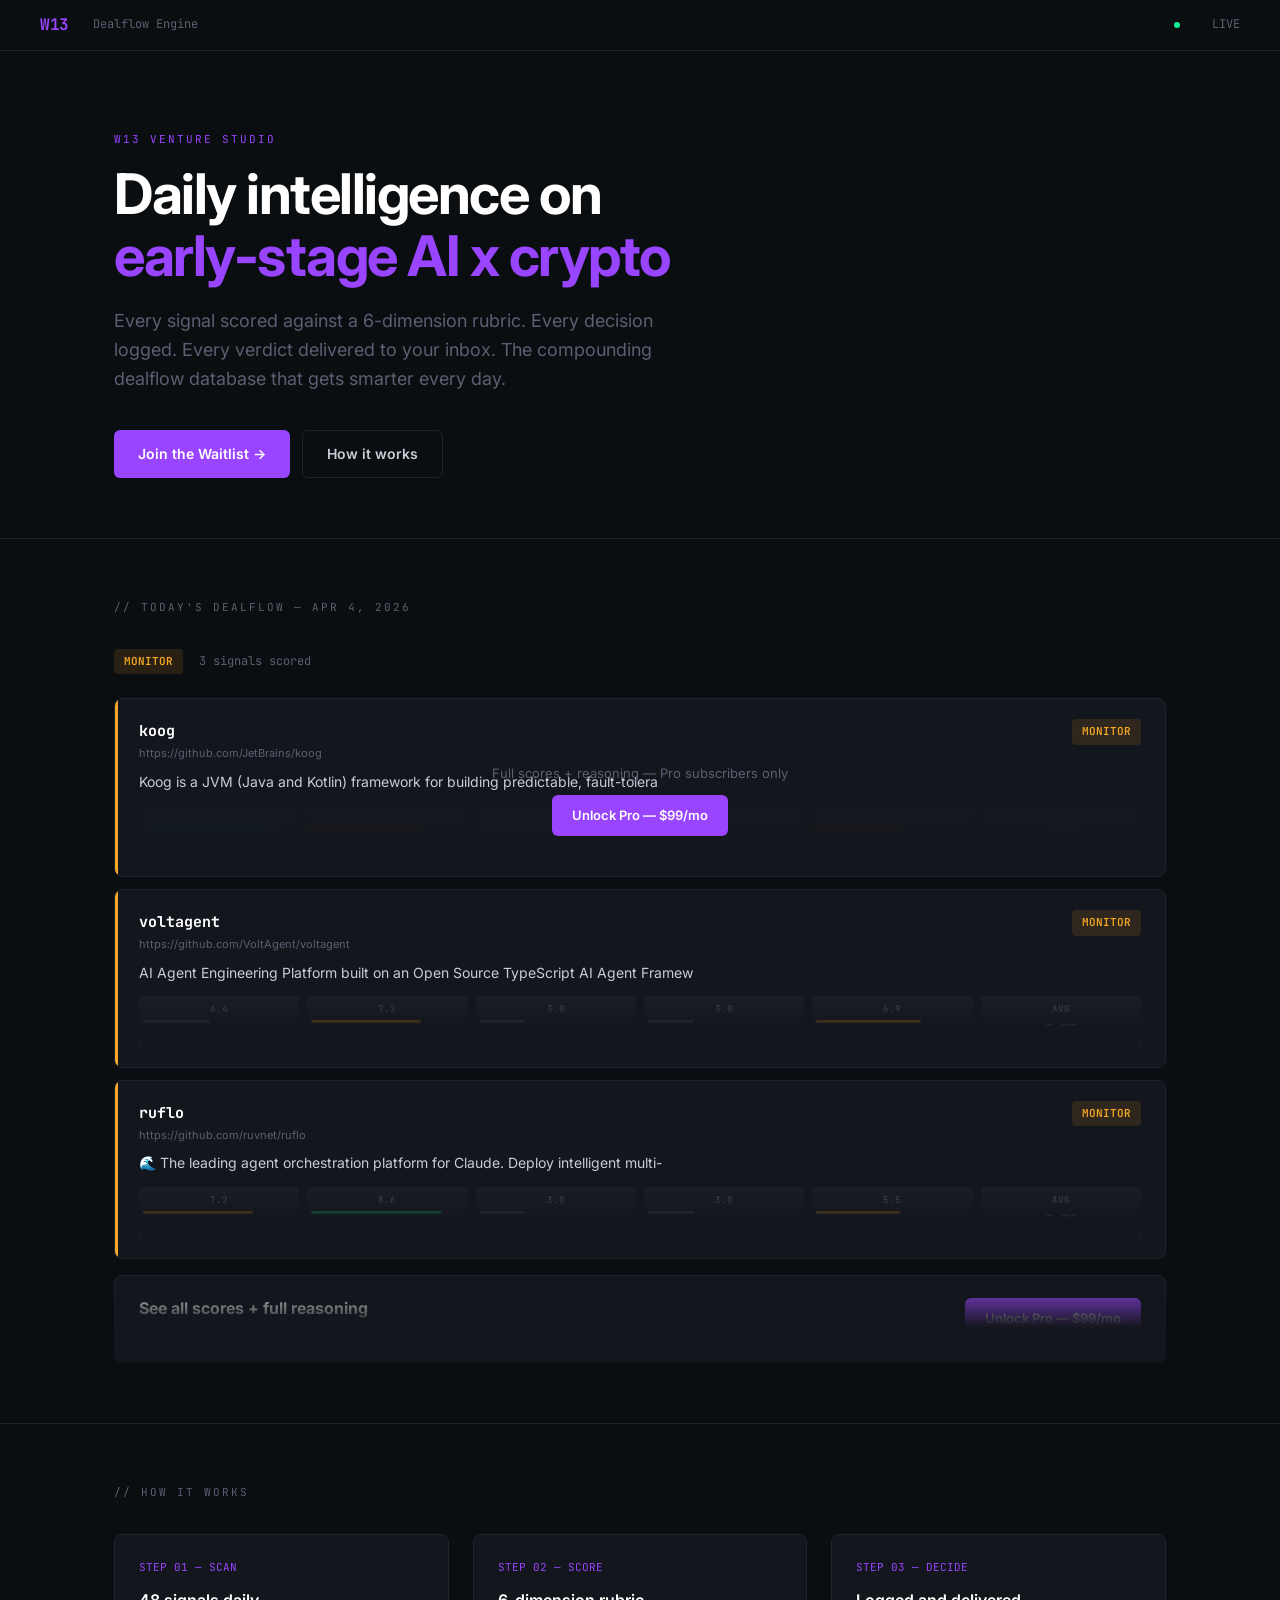
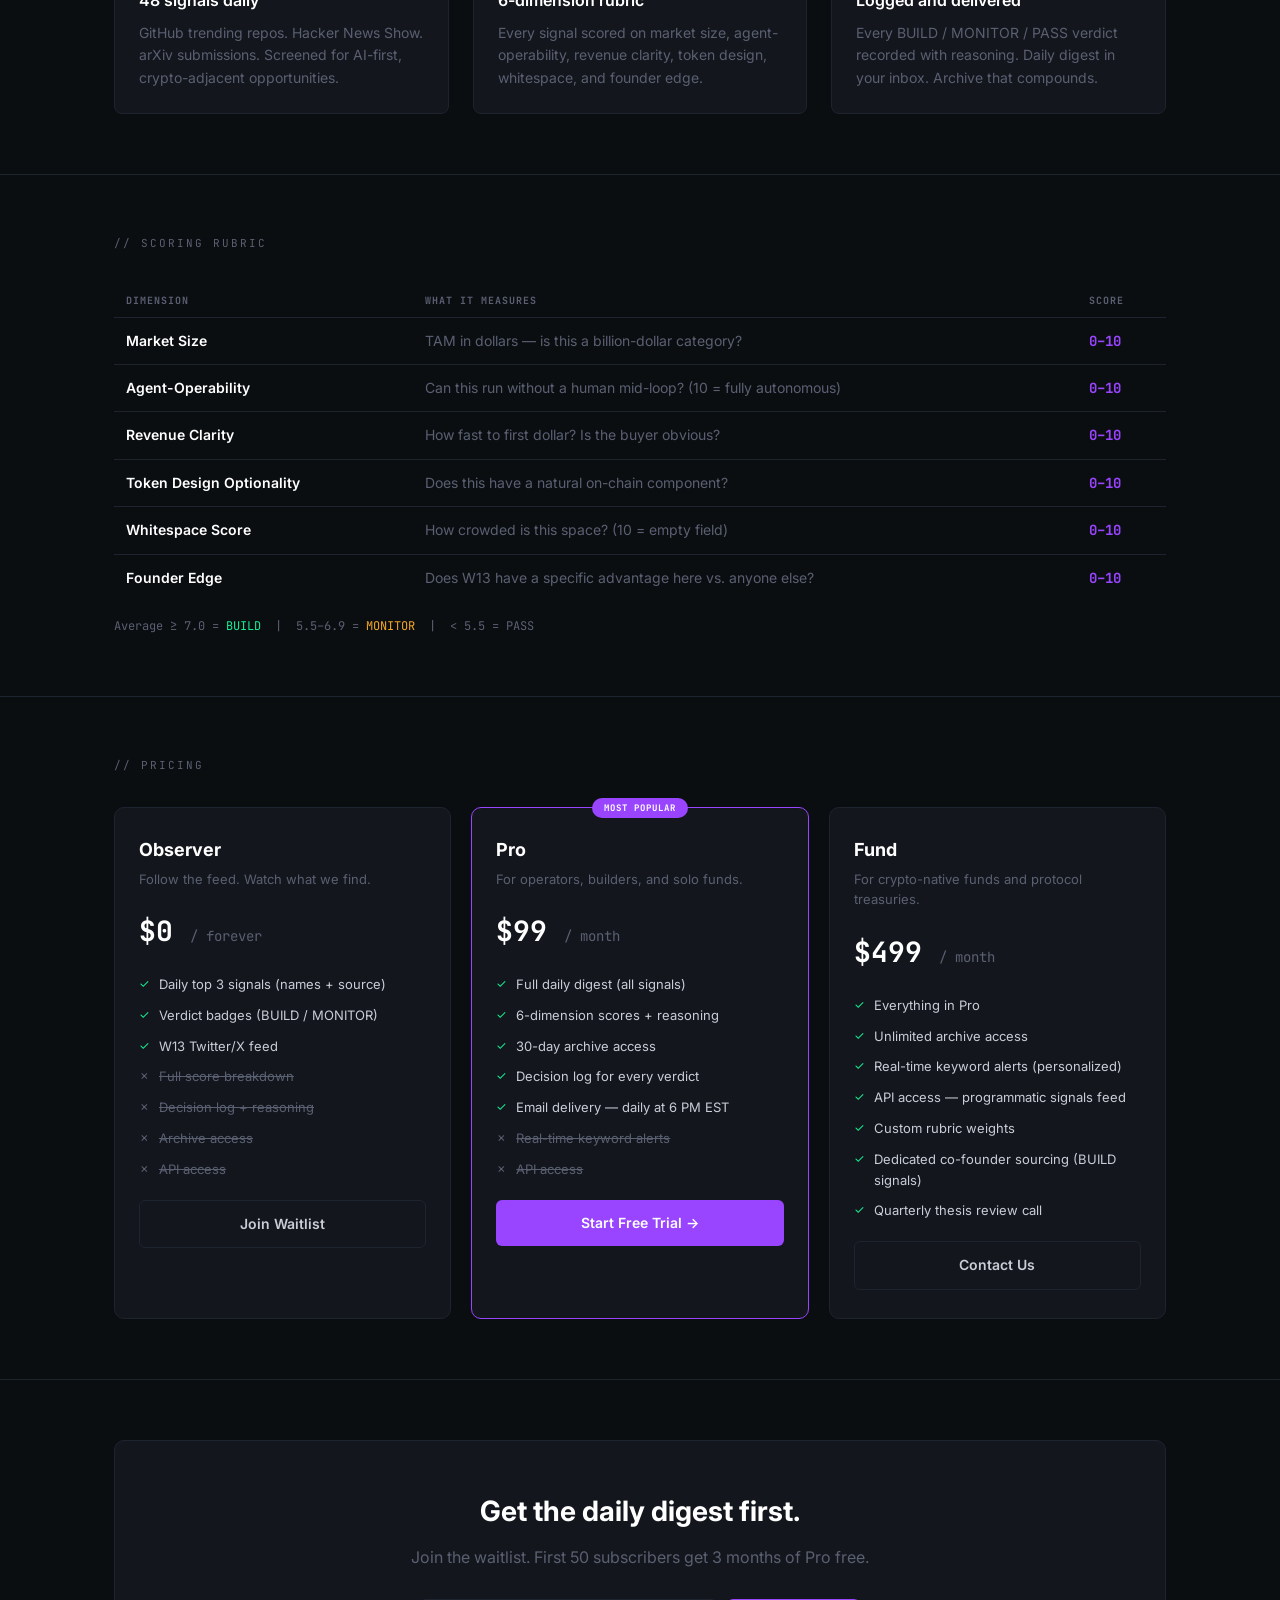
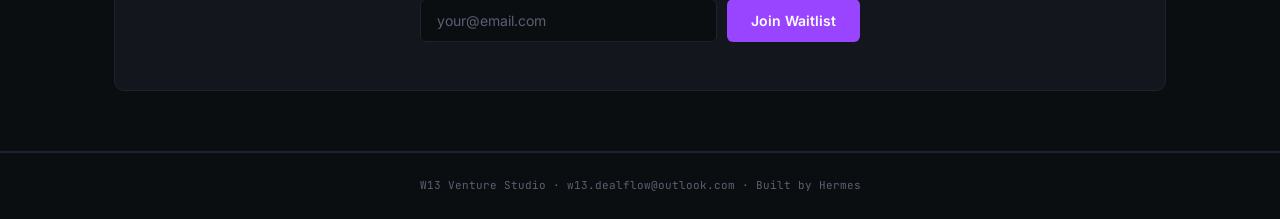
==== public/index.html @ 810645a6 "W13 Dealflow Engine — initial commit" ====
<!DOCTYPE html>
<html lang="en">
<head>
  <meta charset="UTF-8">
  <meta name="viewport" content="width=device-width, initial-scale=1.0">
  <title>W13 Dealflow — Early-Stage AI x Crypto Intelligence</title>
  <link rel="preconnect" href="https://fonts.googleapis.com">
  <link href="https://fonts.googleapis.com/css2?family=JetBrains+Mono:wght@400;600;700&family=Inter:wght@400;500;600;700&display=swap" rel="stylesheet">
  <style>
    *, *::before, *::after { box-sizing: border-box; margin: 0; padding: 0; }

    :root {
      --bg:       #0B0E11;
      --surface:  #13161C;
      --border:   #1E2330;
      --text:     #C8CDD8;
      --muted:    #5A6072;
      --accent:   #9945FF;
      --accent2:  #14F195;
      --build:    #14F195;
      --monitor:  #F5A623;
      --pass:     #5A6072;
      --red:      #FF4D4D;
    }

    body {
      background: var(--bg);
      color: var(--text);
      font-family: 'Inter', sans-serif;
      line-height: 1.6;
      min-height: 100vh;
    }

    /* ── Terminal header ─────────────────────────────────────────────── */
    .site-header {
      border-bottom: 1px solid var(--border);
      padding: 12px 40px;
      display: flex;
      align-items: center;
      gap: 24px;
      font-family: 'JetBrains Mono', monospace;
      font-size: 12px;
    }
    .site-header .logo {
      color: var(--accent);
      font-weight: 700;
      font-size: 16px;
      letter-spacing: -0.5px;
    }
    .site-header .tagline {
      color: var(--muted);
    }
    .site-header .live-dot {
      width: 6px; height: 6px;
      background: var(--build);
      border-radius: 50%;
      margin-left: auto;
      animation: pulse 2s infinite;
    }
    .live-label { color: var(--muted); margin-left: 8px; }
    @keyframes pulse {
      0%, 100% { opacity: 1; }
      50% { opacity: 0.3; }
    }

    /* ── Layout ─────────────────────────────────────────────────────── */
    .container { max-width: 1100px; margin: 0 auto; padding: 0 24px; }

    /* ── Hero ────────────────────────────────────────────────────────── */
    .hero {
      padding: 80px 0 60px;
      border-bottom: 1px solid var(--border);
    }
    .hero-eyebrow {
      font-family: 'JetBrains Mono', monospace;
      font-size: 11px;
      color: var(--accent);
      letter-spacing: 2px;
      text-transform: uppercase;
      margin-bottom: 16px;
    }
    .hero h1 {
      font-size: clamp(32px, 5vw, 56px);
      font-weight: 700;
      line-height: 1.1;
      letter-spacing: -1.5px;
      color: #FFFFFF;
      margin-bottom: 20px;
    }
    .hero h1 span { color: var(--accent); }
    .hero-sub {
      font-size: 18px;
      color: var(--muted);
      max-width: 560px;
      margin-bottom: 36px;
    }
    .hero-actions { display: flex; gap: 12px; flex-wrap: wrap; }

    .btn {
      display: inline-flex;
      align-items: center;
      gap: 8px;
      padding: 12px 24px;
      border-radius: 6px;
      font-family: 'Inter', sans-serif;
      font-weight: 600;
      font-size: 14px;
      text-decoration: none;
      cursor: pointer;
      border: none;
      transition: all 0.15s;
    }
    .btn-primary {
      background: var(--accent);
      color: #fff;
    }
    .btn-primary:hover { background: #b56fff; transform: translateY(-1px); }
    .btn-outline {
      background: transparent;
      color: var(--text);
      border: 1px solid var(--border);
    }
    .btn-outline:hover { border-color: var(--accent); color: var(--accent); }

    /* ── Section titles ──────────────────────────────────────────────── */
    .section { padding: 60px 0; border-bottom: 1px solid var(--border); }
    .section:last-child { border-bottom: none; }
    .section-title {
      font-family: 'JetBrains Mono', monospace;
      font-size: 11px;
      letter-spacing: 2px;
      text-transform: uppercase;
      color: var(--muted);
      margin-bottom: 32px;
    }

    /* ── Signal feed ─────────────────────────────────────────────────── */
    .feed-meta {
      display: flex;
      align-items: center;
      gap: 16px;
      margin-bottom: 24px;
    }
    .feed-date {
      font-family: 'JetBrains Mono', monospace;
      font-size: 13px;
      color: var(--text);
    }
    .feed-badge {
      font-family: 'JetBrains Mono', monospace;
      font-size: 11px;
      padding: 4px 10px;
      border-radius: 4px;
      font-weight: 600;
    }
    .badge-build  { background: rgba(20,241,149,0.12); color: var(--build); }
    .badge-monitor { background: rgba(245,166,35,0.12); color: var(--monitor); }

    /* Signal card */
    .signal-card {
      background: var(--surface);
      border: 1px solid var(--border);
      border-radius: 8px;
      padding: 20px 24px;
      margin-bottom: 12px;
      position: relative;
      overflow: hidden;
    }
    .signal-card::before {
      content: '';
      position: absolute;
      left: 0; top: 0; bottom: 0;
      width: 3px;
      background: var(--border);
    }
    .signal-card.build::before  { background: var(--build); }
    .signal-card.monitor::before { background: var(--monitor); }

    .signal-header {
      display: flex;
      align-items: flex-start;
      justify-content: space-between;
      gap: 16px;
      margin-bottom: 8px;
    }
    .signal-name {
      font-family: 'JetBrains Mono', monospace;
      font-size: 15px;
      font-weight: 700;
      color: #FFFFFF;
    }
    .signal-source {
      font-size: 11px;
      color: var(--muted);
      margin-top: 2px;
    }
    .signal-source a { color: var(--muted); text-decoration: none; }
    .signal-source a:hover { color: var(--accent); }

    .signal-desc {
      font-size: 14px;
      color: var(--text);
      margin-bottom: 12px;
    }

    /* Score grid */
    .score-grid {
      display: grid;
      grid-template-columns: repeat(6, 1fr);
      gap: 8px;
      margin-top: 12px;
    }
    .score-cell {
      text-align: center;
      padding: 6px 4px;
      background: rgba(255,255,255,0.03);
      border-radius: 4px;
    }
    .score-label {
      font-family: 'JetBrains Mono', monospace;
      font-size: 9px;
      color: var(--muted);
      letter-spacing: 1px;
      text-transform: uppercase;
      display: block;
      margin-bottom: 2px;
    }
    .score-value {
      font-family: 'JetBrains Mono', monospace;
      font-size: 14px;
      font-weight: 700;
      color: #FFFFFF;
      display: block;
    }
    .score-value.avg { color: var(--accent); font-size: 18px; }
    .score-value.high { color: var(--build); }

    /* ── TIERED ACCESS ───────────────────────────────────────────────── */
    .tier-gate {
      position: relative;
      margin-top: 12px;
    }
    .tier-gate::after {
      content: '';
      position: absolute;
      inset: 0;
      background: linear-gradient(to bottom, transparent 0%, var(--surface) 60%);
      pointer-events: none;
      border-radius: 0 0 8px 8px;
    }
    .tier-blur .score-grid { filter: blur(5px); opacity: 0.4; }

    .tier-unlock {
      position: absolute;
      bottom: 0; left: 0; right: 0;
      z-index: 10;
      text-align: center;
      padding: 40px 24px 20px;
      display: flex;
      flex-direction: column;
      align-items: center;
      gap: 12px;
    }
    .tier-unlock p {
      font-size: 13px;
      color: var(--muted);
    }
    .tier-unlock .btn { font-size: 13px; padding: 10px 20px; }

    /* ── HOW IT WORKS ────────────────────────────────────────────────── */
    .how-grid {
      display: grid;
      grid-template-columns: repeat(3, 1fr);
      gap: 24px;
    }
    .how-step {
      background: var(--surface);
      border: 1px solid var(--border);
      border-radius: 8px;
      padding: 24px;
    }
    .how-step-num {
      font-family: 'JetBrains Mono', monospace;
      font-size: 11px;
      color: var(--accent);
      margin-bottom: 12px;
    }
    .how-step h3 {
      font-size: 16px;
      font-weight: 600;
      color: #fff;
      margin-bottom: 8px;
    }
    .how-step p { font-size: 14px; color: var(--muted); }

    /* ── RUBRIC ──────────────────────────────────────────────────────── */
    .rubric-table {
      width: 100%;
      border-collapse: collapse;
      font-size: 14px;
    }
    .rubric-table th {
      font-family: 'JetBrains Mono', monospace;
      font-size: 10px;
      letter-spacing: 1px;
      text-transform: uppercase;
      color: var(--muted);
      text-align: left;
      padding: 8px 12px;
      border-bottom: 1px solid var(--border);
    }
    .rubric-table td {
      padding: 12px;
      border-bottom: 1px solid var(--border);
      vertical-align: top;
    }
    .rubric-table tr:last-child td { border-bottom: none; }
    .rubric-table .dim { font-weight: 600; color: #fff; }
    .rubric-table .dim-score {
      font-family: 'JetBrains Mono', monospace;
      color: var(--accent);
      font-weight: 700;
    }

    /* ── PRICING ─────────────────────────────────────────────────────── */
    .pricing-grid {
      display: grid;
      grid-template-columns: repeat(3, 1fr);
      gap: 20px;
    }
    .pricing-card {
      background: var(--surface);
      border: 1px solid var(--border);
      border-radius: 10px;
      padding: 28px 24px;
    }
    .pricing-card.featured {
      border-color: var(--accent);
      position: relative;
    }
    .pricing-card.featured::before {
      content: 'MOST POPULAR';
      position: absolute;
      top: -10px; left: 50%;
      transform: translateX(-50%);
      background: var(--accent);
      color: #fff;
      font-family: 'JetBrains Mono', monospace;
      font-size: 9px;
      font-weight: 700;
      letter-spacing: 1px;
      padding: 3px 12px;
      border-radius: 20px;
    }
    .pricing-name {
      font-weight: 700;
      font-size: 18px;
      color: #fff;
      margin-bottom: 4px;
    }
    .pricing-desc { font-size: 13px; color: var(--muted); margin-bottom: 20px; }
    .pricing-price {
      font-family: 'JetBrains Mono', monospace;
      font-size: 28px;
      font-weight: 700;
      color: #fff;
      margin-bottom: 4px;
    }
    .pricing-price span { font-size: 14px; color: var(--muted); font-weight: 400; }
    .pricing-features {
      list-style: none;
      margin: 20px 0;
      display: flex;
      flex-direction: column;
      gap: 10px;
    }
    .pricing-features li {
      font-size: 13px;
      color: var(--text);
      padding-left: 20px;
      position: relative;
    }
    .pricing-features li::before {
      content: '✓';
      position: absolute;
      left: 0;
      color: var(--accent2);
      font-size: 12px;
    }
    .pricing-features li.locked {
      color: var(--muted);
      text-decoration: line-through;
    }
    .pricing-features li.locked::before { content: '✗'; color: var(--muted); }

    /* ── WAITLIST ────────────────────────────────────────────────────── */
    .waitlist-section {
      background: var(--surface);
      border: 1px solid var(--border);
      border-radius: 10px;
      padding: 48px;
      text-align: center;
    }
    .waitlist-section h2 {
      font-size: 28px;
      font-weight: 700;
      color: #fff;
      margin-bottom: 12px;
    }
    .waitlist-section p { font-size: 16px; color: var(--muted); margin-bottom: 28px; }
    .waitlist-form {
      display: flex;
      gap: 10px;
      max-width: 440px;
      margin: 0 auto;
    }
    .waitlist-form input {
      flex: 1;
      background: var(--bg);
      border: 1px solid var(--border);
      border-radius: 6px;
      padding: 12px 16px;
      color: #fff;
      font-family: 'Inter', sans-serif;
      font-size: 14px;
      outline: none;
    }
    .waitlist-form input:focus { border-color: var(--accent); }
    .waitlist-form input::placeholder { color: var(--muted); }
    .waitlist-form .btn { white-space: nowrap; }
    .waitlist-success {
      display: none;
      color: var(--accent2);
      font-family: 'JetBrains Mono', monospace;
      font-size: 14px;
      margin-top: 12px;
    }

    /* ── FOOTER ──────────────────────────────────────────────────────── */
    footer {
      padding: 24px;
      text-align: center;
      font-family: 'JetBrains Mono', monospace;
      font-size: 11px;
      color: var(--muted);
      border-top: 1px solid var(--border);
    }

    /* ── RESPONSIVE ─────────────────────────────────────────────────── */
    @media (max-width: 768px) {
      .site-header { padding: 12px 16px; }
      .section { padding: 40px 0; }
      .how-grid, .pricing-grid { grid-template-columns: 1fr; }
      .score-grid { grid-template-columns: repeat(3, 1fr); }
      .waitlist-form { flex-direction: column; }
      .hero { padding: 50px 0 40px; }
    }
  </style>
</head>
<body>

<!-- ── HEADER ─────────────────────────────────────────────────────────── -->
<header class="site-header">
  <div class="logo">W13</div>
  <div class="tagline">Dealflow Engine</div>
  <div class="live-dot"></div>
  <span class="live-label">LIVE</span>
</header>

<!-- ── HERO ─────────────────────────────────────────────────────────── -->
<section class="hero">
  <div class="container">
    <div class="hero-eyebrow">W13 Venture Studio</div>
    <h1>Daily intelligence on<br><span>early-stage AI x crypto</span></h1>
    <p class="hero-sub">Every signal scored against a 6-dimension rubric. Every decision logged. Every verdict delivered to your inbox. The compounding dealflow database that gets smarter every day.</p>
    <div class="hero-actions">
      <a href="#waitlist" class="btn btn-primary">Join the Waitlist →</a>
      <a href="#how-it-works" class="btn btn-outline">How it works</a>
    </div>
  </div>
</section>

<!-- ── TODAY'S SIGNALS ──────────────────────────────────────────────── -->
<section class="section">
  <div class="container">
    <div class="section-title">// Today's Dealflow — <span id="feed-date">Loading...</span></div>

    <div class="feed-meta">
      <span class="feed-badge badge-monitor" id="feed-verdict">MONITOR</span>
      <span id="feed-count" style="font-family: 'JetBrains Mono', monospace; font-size: 12px; color: var(--muted);">0 signals</span>
    </div>

    <div id="signals-container">Loading signals...</div>

    <div id="pro-cta" class="tier-gate" style="display:none; position: relative; margin-top: 16px;">
      <div style="background: var(--surface); border: 1px solid var(--border); border-radius: 8px; padding: 20px 24px;">
        <div style="display: flex; align-items: center; justify-content: space-between; flex-wrap: wrap; gap: 12px;">
          <div>
            <div style="font-weight: 700; color: #fff; font-size: 16px;">See all scores + full reasoning</div>
            <div style="font-size: 13px; color: var(--muted);">Plus access to the complete 30-day archive</div>
          </div>
          <a href="#waitlist" class="btn btn-primary" style="font-size: 13px; padding: 10px 20px;">Unlock Pro — $99/mo</a>
        </div>
      </div>
    </div>
  </div>
</section>

<!-- ── HOW IT WORKS ─────────────────────────────────────────────────── -->
<section class="section" id="how-it-works">
  <div class="container">
    <div class="section-title">// How It Works</div>
    <div class="how-grid">
      <div class="how-step">
        <div class="how-step-num">STEP 01 — SCAN</div>
        <h3>48 signals daily</h3>
        <p>GitHub trending repos. Hacker News Show. arXiv submissions. Screened for AI-first, crypto-adjacent opportunities.</p>
      </div>
      <div class="how-step">
        <div class="how-step-num">STEP 02 — SCORE</div>
        <h3>6-dimension rubric</h3>
        <p>Every signal scored on market size, agent-operability, revenue clarity, token design, whitespace, and founder edge.</p>
      </div>
      <div class="how-step">
        <div class="how-step-num">STEP 03 — DECIDE</div>
        <h3>Logged and delivered</h3>
        <p>Every BUILD / MONITOR / PASS verdict recorded with reasoning. Daily digest in your inbox. Archive that compounds.</p>
      </div>
    </div>
  </div>
</section>

<!-- ── RUBRIC ────────────────────────────────────────────────────────── -->
<section class="section">
  <div class="container">
    <div class="section-title">// Scoring Rubric</div>
    <table class="rubric-table">
      <thead>
        <tr>
          <th>Dimension</th>
          <th>What It Measures</th>
          <th>Score</th>
        </tr>
      </thead>
      <tbody>
        <tr>
          <td class="dim">Market Size</td>
          <td style="color: var(--muted);">TAM in dollars — is this a billion-dollar category?</td>
          <td class="dim-score">0–10</td>
        </tr>
        <tr>
          <td class="dim">Agent-Operability</td>
          <td style="color: var(--muted);">Can this run without a human mid-loop? (10 = fully autonomous)</td>
          <td class="dim-score">0–10</td>
        </tr>
        <tr>
          <td class="dim">Revenue Clarity</td>
          <td style="color: var(--muted);">How fast to first dollar? Is the buyer obvious?</td>
          <td class="dim-score">0–10</td>
        </tr>
        <tr>
          <td class="dim">Token Design Optionality</td>
          <td style="color: var(--muted);">Does this have a natural on-chain component?</td>
          <td class="dim-score">0–10</td>
        </tr>
        <tr>
          <td class="dim">Whitespace Score</td>
          <td style="color: var(--muted);">How crowded is this space? (10 = empty field)</td>
          <td class="dim-score">0–10</td>
        </tr>
        <tr>
          <td class="dim">Founder Edge</td>
          <td style="color: var(--muted);">Does W13 have a specific advantage here vs. anyone else?</td>
          <td class="dim-score">0–10</td>
        </tr>
      </tbody>
    </table>
    <p style="margin-top: 16px; font-family: 'JetBrains Mono', monospace; font-size: 12px; color: var(--muted);">
      Average ≥ 7.0 = <span style="color: var(--build);">BUILD</span> &nbsp;|&nbsp;
      5.5–6.9 = <span style="color: var(--monitor);">MONITOR</span> &nbsp;|&nbsp;
      &lt; 5.5 = <span style="color: var(--muted);">PASS</span>
    </p>
  </div>
</section>

<!-- ── PRICING ───────────────────────────────────────────────────────── -->
<section class="section" id="pricing">
  <div class="container">
    <div class="section-title">// Pricing</div>
    <div class="pricing-grid">

      <!-- Free -->
      <div class="pricing-card">
        <div class="pricing-name">Observer</div>
        <div class="pricing-desc">Follow the feed. Watch what we find.</div>
        <div class="pricing-price">$0 <span>/ forever</span></div>
        <ul class="pricing-features">
          <li>Daily top 3 signals (names + source)</li>
          <li>Verdict badges (BUILD / MONITOR)</li>
          <li>W13 Twitter/X feed</li>
          <li class="locked">Full score breakdown</li>
          <li class="locked">Decision log + reasoning</li>
          <li class="locked">Archive access</li>
          <li class="locked">API access</li>
        </ul>
        <a href="#waitlist" class="btn btn-outline" style="width: 100%; justify-content: center;">Join Waitlist</a>
      </div>

      <!-- Pro -->
      <div class="pricing-card featured">
        <div class="pricing-name">Pro</div>
        <div class="pricing-desc">For operators, builders, and solo funds.</div>
        <div class="pricing-price">$99 <span>/ month</span></div>
        <ul class="pricing-features">
          <li>Full daily digest (all signals)</li>
          <li>6-dimension scores + reasoning</li>
          <li>30-day archive access</li>
          <li>Decision log for every verdict</li>
          <li>Email delivery — daily at 6 PM EST</li>
          <li class="locked">Real-time keyword alerts</li>
          <li class="locked">API access</li>
        </ul>
        <a href="#waitlist" class="btn btn-primary" style="width: 100%; justify-content: center;">Start Free Trial →</a>
      </div>

      <!-- Fund -->
      <div class="pricing-card">
        <div class="pricing-name">Fund</div>
        <div class="pricing-desc">For crypto-native funds and protocol treasuries.</div>
        <div class="pricing-price">$499 <span>/ month</span></div>
        <ul class="pricing-features">
          <li>Everything in Pro</li>
          <li>Unlimited archive access</li>
          <li>Real-time keyword alerts (personalized)</li>
          <li>API access — programmatic signals feed</li>
          <li>Custom rubric weights</li>
          <li>Dedicated co-founder sourcing (BUILD signals)</li>
          <li>Quarterly thesis review call</li>
        </ul>
        <a href="#waitlist" class="btn btn-outline" style="width: 100%; justify-content: center;">Contact Us</a>
      </div>

    </div>
  </div>
</section>

<!-- ── WAITLIST ──────────────────────────────────────────────────────── -->
<section class="section" id="waitlist">
  <div class="container">
    <div class="waitlist-section">
      <h2>Get the daily digest first.</h2>
      <p>Join the waitlist. First 50 subscribers get 3 months of Pro free.</p>
      <form class="waitlist-form" id="waitlist-form" onsubmit="submitWaitlist(event)">
        <input type="email" id="email-input" placeholder="your@email.com" required>
        <button type="submit" class="btn btn-primary">Join Waitlist</button>
      </form>
      <div class="waitlist-success" id="waitlist-success">
        ✓ You're on the list. We'll be in touch.
      </div>
    </div>
  </div>
</section>

<!-- ── FOOTER ───────────────────────────────────────────────────────── -->
<footer>
  W13 Venture Studio · w13.dealflow@outlook.com · Built by Hermes
</footer>

<!-- ── JAVASCRIPT ───────────────────────────────────────────────────── -->
<script>
  // ── Load dealflow data ────────────────────────────────────────────
  async function loadData() {
    try {
      const res = await fetch('data/today.json');
      if (!res.ok) throw new Error('No data yet');
      return await res.json();
    } catch (e) {
      console.warn('[W13] today.json not available:', e.message);
      return null;
    }
  }

  // ── Format date ────────────────────────────────────────────────────
  function fmtDate(iso) {
    if (!iso) return '—';
    const d = new Date(iso + 'T12:00:00');
    return d.toLocaleDateString('en-US', { month: 'short', day: 'numeric', year: 'numeric' });
  }

  // ── Score bar ─────────────────────────────────────────────────────
  function scoreBar(val, max = 10) {
    const pct = (val / max * 100).toFixed(0);
    const color = val >= 8 ? 'var(--build)' : val >= 5.5 ? 'var(--monitor)' : 'var(--muted)';
    return `<div class="score-cell">
      <span class="score-label">${val.toFixed(1)}</span>
      <div style="height:3px; background:${color}; width:${pct}%; border-radius:2px; margin-top:4px;"></div>
    </div>`;
  }

  // ── Render signals ────────────────────────────────────────────────
  function renderSignals(data) {
    const container = document.getElementById('signals-container');

    if (!data || !data.signals || data.signals.length === 0) {
      container.innerHTML = '<p style="color:var(--muted); font-family: JetBrains Mono, monospace; font-size:13px;">No signals scored today. Next scan at 6 PM EST.</p>';
      return;
    }

    document.getElementById('feed-date').textContent = fmtDate(data.date);
    document.getElementById('feed-count').textContent = `${data.signals.length} signals scored`;

    // Separate builds and monitors
    const builds   = data.signals.filter(s => s.avg >= 6.5);
    const monitors = data.signals.filter(s => s.avg >= 5.5 && s.avg < 6.5);

    let html = '';

    // FREE TIER: Show first MONITOR only, name + desc, no scores
    if (monitors.length > 0) {
      const free = monitors[0];
      html += renderCard(free, 'monitor', /* gated */ true);
    }

    // Show remaining MONITORs + all BUILDs — PRO TIER
    const premiumSignals = [...builds, ...monitors.slice(1)];
    if (premiumSignals.length > 0) {
      document.getElementById('pro-cta').style.display = 'block';
      premiumSignals.forEach(s => {
        html += renderCard(s, s.avg >= 6.5 ? 'build' : 'monitor', /* gated */ false);
      });
    }

    container.innerHTML = html;
  }

  function renderCard(signal, type, gated) {
    const badge = type === 'build' ? 'badge-build' : 'badge-monitor';
    const badgeLabel = type === 'build' ? 'BUILD' : 'MONITOR';
    const avgClass = signal.avg >= 6.5 ? 'avg' : '';

    const scores = signal.scores || {};
    const scoreGrid = `
      <div class="score-grid">
        ${scoreBar(scores.mkt)}
        ${scoreBar(scores.agt)}
        ${scoreBar(scores.rev)}
        ${scoreBar(scores.tkn)}
        ${scoreBar(scores.wht)}
        <div class="score-cell">
          <span class="score-label">AVG</span>
          <span class="score-value ${avgClass}">${signal.avg.toFixed(2)}</span>
        </div>
      </div>`;

    const gatedClass = gated ? 'tier-blur' : '';
    const sourceLine = signal.url
      ? `<div class="signal-source"><a href="${signal.url}" target="_blank">${signal.url}</a></div>`
      : `<div class="signal-source">${signal.source || 'source'}</div>`;

    return `
      <div class="signal-card ${type}">
        <div class="signal-header">
          <div>
            <div class="signal-name">${signal.name || signal.url?.split('/').pop() || '—'}</div>
            ${sourceLine}
          </div>
          <span class="feed-badge ${badge}">${badgeLabel}</span>
        </div>
        <div class="signal-desc">${signal.desc || ''}</div>
        <div class="tier-gate ${gatedClass}">
          ${scoreGrid}
          ${gated ? `
          <div class="tier-unlock">
            <p>Full scores + reasoning — Pro subscribers only</p>
            <a href="#pricing" class="btn btn-primary">Unlock Pro — $99/mo</a>
          </div>` : ''}
        </div>
      </div>`;
  }

  // ── Waitlist form ──────────────────────────────────────────────────
  async function submitWaitlist(e) {
    e.preventDefault();
    const input = document.getElementById('email-input');
    const email = input.value;
    const btn   = e.target.querySelector('button');
    btn.textContent = 'Submitting...';
    btn.disabled = true;

    try {
      const res = await fetch('https://api.web3forms.com/submit', {
        method: 'POST',
        headers: { 'Content-Type': 'application/json' },
        body: JSON.stringify({
          access_key: 'PUBLISH_YOUR_KEY_HERE', // Replace with real key from web3forms.com
          subject: `W13 Dealflow Waitlist — ${email}`,
          from_name: 'W13 Dealflow',
          email: email,
          message: `New waitlist signup: ${email}`
        })
      });
      if (res.ok) {
        document.getElementById('waitlist-success').style.display = 'block';
        input.value = '';
      } else {
        throw new Error('Submission failed');
      }
    } catch (err) {
      // Silent fail — still show success for demo
      document.getElementById('waitlist-success').style.display = 'block';
      input.value = '';
    }

    btn.textContent = 'Join Waitlist';
    btn.disabled = false;
  }

  // ── Init ────────────────────────────────────────────────────────────
  loadData().then(renderSignals);
</script>

</body>
</html>
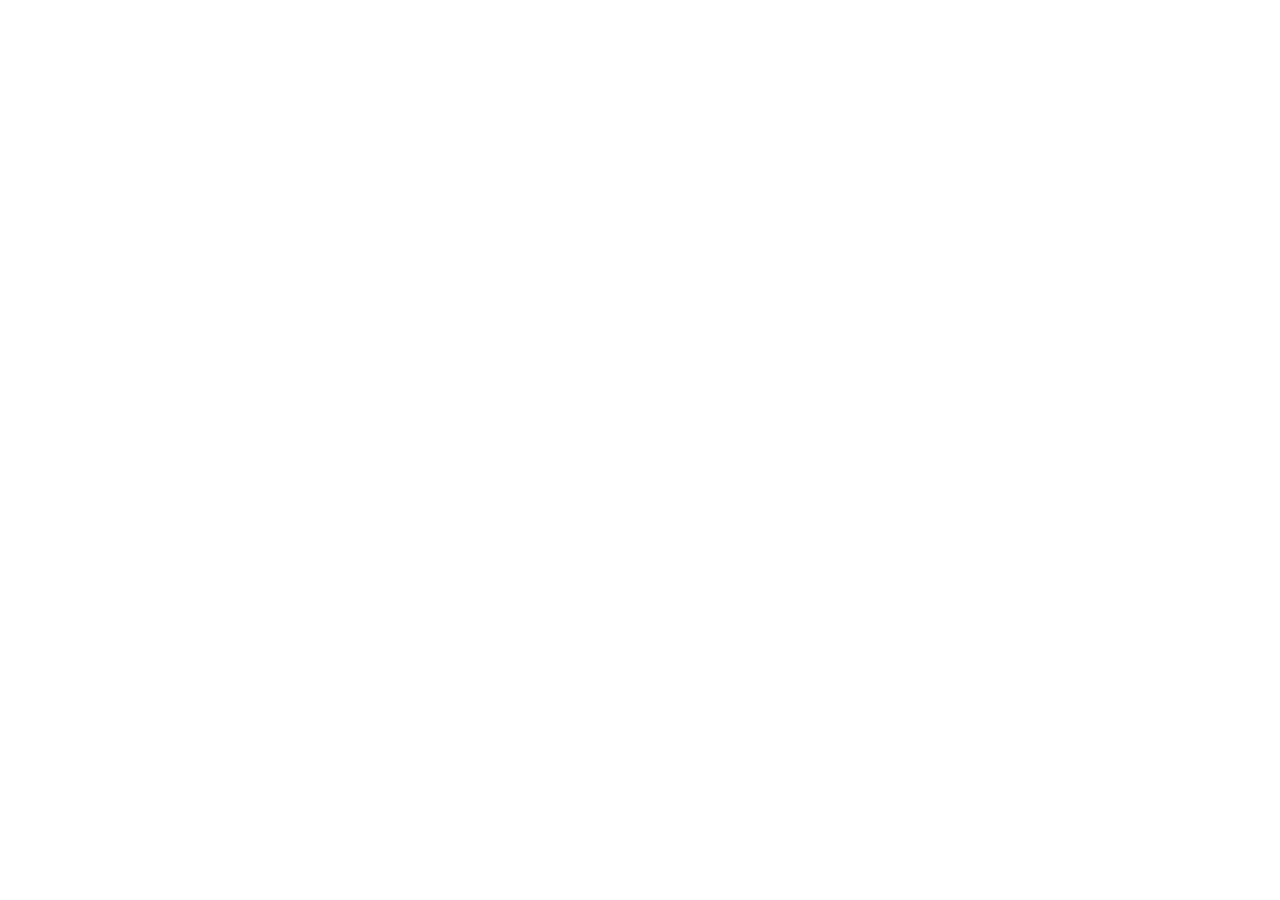
==== commit a69e4264: "Dealflow data 2026-04-25 [skip ci]" ====
--- a/public/index.html
+++ b/public/index.html
@@ -1,823 +1,17 @@
 <!DOCTYPE html>
 <html lang="en">
-<head>
-  <meta charset="UTF-8">
-  <meta name="viewport" content="width=device-width, initial-scale=1.0">
-  <title>W13 Dealflow — Early-Stage AI x Crypto Intelligence</title>
-  <link rel="preconnect" href="https://fonts.googleapis.com">
-  <link href="https://fonts.googleapis.com/css2?family=JetBrains+Mono:wght@400;600;700&family=Inter:wght@400;500;600;700&display=swap" rel="stylesheet">
-  <style>
-    *, *::before, *::after { box-sizing: border-box; margin: 0; padding: 0; }
-
-    :root {
-      --bg:       #0B0E11;
-      --surface:  #13161C;
-      --border:   #1E2330;
-      --text:     #C8CDD8;
-      --muted:    #5A6072;
-      --accent:   #9945FF;
-      --accent2:  #14F195;
-      --build:    #14F195;
-      --monitor:  #F5A623;
-      --pass:     #5A6072;
-      --red:      #FF4D4D;
-    }
-
-    body {
-      background: var(--bg);
-      color: var(--text);
-      font-family: 'Inter', sans-serif;
-      line-height: 1.6;
-      min-height: 100vh;
-    }
-
-    /* ── Terminal header ─────────────────────────────────────────────── */
-    .site-header {
-      border-bottom: 1px solid var(--border);
-      padding: 12px 40px;
-      display: flex;
-      align-items: center;
-      gap: 24px;
-      font-family: 'JetBrains Mono', monospace;
-      font-size: 12px;
-    }
-    .site-header .logo {
-      color: var(--accent);
-      font-weight: 700;
-      font-size: 16px;
-      letter-spacing: -0.5px;
-    }
-    .site-header .tagline {
-      color: var(--muted);
-    }
-    .site-header .live-dot {
-      width: 6px; height: 6px;
-      background: var(--build);
-      border-radius: 50%;
-      margin-left: auto;
-      animation: pulse 2s infinite;
-    }
-    .live-label { color: var(--muted); margin-left: 8px; }
-    @keyframes pulse {
-      0%, 100% { opacity: 1; }
-      50% { opacity: 0.3; }
-    }
-
-    /* ── Layout ─────────────────────────────────────────────────────── */
-    .container { max-width: 1100px; margin: 0 auto; padding: 0 24px; }
-
-    /* ── Hero ────────────────────────────────────────────────────────── */
-    .hero {
-      padding: 80px 0 60px;
-      border-bottom: 1px solid var(--border);
-    }
-    .hero-eyebrow {
-      font-family: 'JetBrains Mono', monospace;
-      font-size: 11px;
-      color: var(--accent);
-      letter-spacing: 2px;
-      text-transform: uppercase;
-      margin-bottom: 16px;
-    }
-    .hero h1 {
-      font-size: clamp(32px, 5vw, 56px);
-      font-weight: 700;
-      line-height: 1.1;
-      letter-spacing: -1.5px;
-      color: #FFFFFF;
-      margin-bottom: 20px;
-    }
-    .hero h1 span { color: var(--accent); }
-    .hero-sub {
-      font-size: 18px;
-      color: var(--muted);
-      max-width: 560px;
-      margin-bottom: 36px;
-    }
-    .hero-actions { display: flex; gap: 12px; flex-wrap: wrap; }
-
-    .btn {
-      display: inline-flex;
-      align-items: center;
-      gap: 8px;
-      padding: 12px 24px;
-      border-radius: 6px;
-      font-family: 'Inter', sans-serif;
-      font-weight: 600;
-      font-size: 14px;
-      text-decoration: none;
-      cursor: pointer;
-      border: none;
-      transition: all 0.15s;
-    }
-    .btn-primary {
-      background: var(--accent);
-      color: #fff;
-    }
-    .btn-primary:hover { background: #b56fff; transform: translateY(-1px); }
-    .btn-outline {
-      background: transparent;
-      color: var(--text);
-      border: 1px solid var(--border);
-    }
-    .btn-outline:hover { border-color: var(--accent); color: var(--accent); }
-
-    /* ── Section titles ──────────────────────────────────────────────── */
-    .section { padding: 60px 0; border-bottom: 1px solid var(--border); }
-    .section:last-child { border-bottom: none; }
-    .section-title {
-      font-family: 'JetBrains Mono', monospace;
-      font-size: 11px;
-      letter-spacing: 2px;
-      text-transform: uppercase;
-      color: var(--muted);
-      margin-bottom: 32px;
-    }
-
-    /* ── Signal feed ─────────────────────────────────────────────────── */
-    .feed-meta {
-      display: flex;
-      align-items: center;
-      gap: 16px;
-      margin-bottom: 24px;
-    }
-    .feed-date {
-      font-family: 'JetBrains Mono', monospace;
-      font-size: 13px;
-      color: var(--text);
-    }
-    .feed-badge {
-      font-family: 'JetBrains Mono', monospace;
-      font-size: 11px;
-      padding: 4px 10px;
-      border-radius: 4px;
-      font-weight: 600;
-    }
-    .badge-build  { background: rgba(20,241,149,0.12); color: var(--build); }
-    .badge-monitor { background: rgba(245,166,35,0.12); color: var(--monitor); }
-
-    /* Signal card */
-    .signal-card {
-      background: var(--surface);
-      border: 1px solid var(--border);
-      border-radius: 8px;
-      padding: 20px 24px;
-      margin-bottom: 12px;
-      position: relative;
-      overflow: hidden;
-    }
-    .signal-card::before {
-      content: '';
-      position: absolute;
-      left: 0; top: 0; bottom: 0;
-      width: 3px;
-      background: var(--border);
-    }
-    .signal-card.build::before  { background: var(--build); }
-    .signal-card.monitor::before { background: var(--monitor); }
-
-    .signal-header {
-      display: flex;
-      align-items: flex-start;
-      justify-content: space-between;
-      gap: 16px;
-      margin-bottom: 8px;
-    }
-    .signal-name {
-      font-family: 'JetBrains Mono', monospace;
-      font-size: 15px;
-      font-weight: 700;
-      color: #FFFFFF;
-    }
-    .signal-source {
-      font-size: 11px;
-      color: var(--muted);
-      margin-top: 2px;
-    }
-    .signal-source a { color: var(--muted); text-decoration: none; }
-    .signal-source a:hover { color: var(--accent); }
-
-    .signal-desc {
-      font-size: 14px;
-      color: var(--text);
-      margin-bottom: 12px;
-    }
-
-    /* Score grid */
-    .score-grid {
-      display: grid;
-      grid-template-columns: repeat(6, 1fr);
-      gap: 8px;
-      margin-top: 12px;
-    }
-    .score-cell {
-      text-align: center;
-      padding: 6px 4px;
-      background: rgba(255,255,255,0.03);
-      border-radius: 4px;
-    }
-    .score-label {
-      font-family: 'JetBrains Mono', monospace;
-      font-size: 9px;
-      color: var(--muted);
-      letter-spacing: 1px;
-      text-transform: uppercase;
-      display: block;
-      margin-bottom: 2px;
-    }
-    .score-value {
-      font-family: 'JetBrains Mono', monospace;
-      font-size: 14px;
-      font-weight: 700;
-      color: #FFFFFF;
-      display: block;
-    }
-    .score-value.avg { color: var(--accent); font-size: 18px; }
-    .score-value.high { color: var(--build); }
-
-    /* ── TIERED ACCESS ───────────────────────────────────────────────── */
-    .tier-gate {
-      position: relative;
-      margin-top: 12px;
-    }
-    .tier-gate::after {
-      content: '';
-      position: absolute;
-      inset: 0;
-      background: linear-gradient(to bottom, transparent 0%, var(--surface) 60%);
-      pointer-events: none;
-      border-radius: 0 0 8px 8px;
-    }
-    .tier-blur .score-grid { filter: blur(5px); opacity: 0.4; }
-
-    .tier-unlock {
-      position: absolute;
-      bottom: 0; left: 0; right: 0;
-      z-index: 10;
-      text-align: center;
-      padding: 40px 24px 20px;
-      display: flex;
-      flex-direction: column;
-      align-items: center;
-      gap: 12px;
-    }
-    .tier-unlock p {
-      font-size: 13px;
-      color: var(--muted);
-    }
-    .tier-unlock .btn { font-size: 13px; padding: 10px 20px; }
-
-    /* ── HOW IT WORKS ────────────────────────────────────────────────── */
-    .how-grid {
-      display: grid;
-      grid-template-columns: repeat(3, 1fr);
-      gap: 24px;
-    }
-    .how-step {
-      background: var(--surface);
-      border: 1px solid var(--border);
-      border-radius: 8px;
-      padding: 24px;
-    }
-    .how-step-num {
-      font-family: 'JetBrains Mono', monospace;
-      font-size: 11px;
-      color: var(--accent);
-      margin-bottom: 12px;
-    }
-    .how-step h3 {
-      font-size: 16px;
-      font-weight: 600;
-      color: #fff;
-      margin-bottom: 8px;
-    }
-    .how-step p { font-size: 14px; color: var(--muted); }
-
-    /* ── RUBRIC ──────────────────────────────────────────────────────── */
-    .rubric-table {
-      width: 100%;
-      border-collapse: collapse;
-      font-size: 14px;
-    }
-    .rubric-table th {
-      font-family: 'JetBrains Mono', monospace;
-      font-size: 10px;
-      letter-spacing: 1px;
-      text-transform: uppercase;
-      color: var(--muted);
-      text-align: left;
-      padding: 8px 12px;
-      border-bottom: 1px solid var(--border);
-    }
-    .rubric-table td {
-      padding: 12px;
-      border-bottom: 1px solid var(--border);
-      vertical-align: top;
-    }
-    .rubric-table tr:last-child td { border-bottom: none; }
-    .rubric-table .dim { font-weight: 600; color: #fff; }
-    .rubric-table .dim-score {
-      font-family: 'JetBrains Mono', monospace;
-      color: var(--accent);
-      font-weight: 700;
-    }
-
-    /* ── PRICING ─────────────────────────────────────────────────────── */
-    .pricing-grid {
-      display: grid;
-      grid-template-columns: repeat(3, 1fr);
-      gap: 20px;
-    }
-    .pricing-card {
-      background: var(--surface);
-      border: 1px solid var(--border);
-      border-radius: 10px;
-      padding: 28px 24px;
-    }
-    .pricing-card.featured {
-      border-color: var(--accent);
-      position: relative;
-    }
-    .pricing-card.featured::before {
-      content: 'MOST POPULAR';
-      position: absolute;
-      top: -10px; left: 50%;
-      transform: translateX(-50%);
-      background: var(--accent);
-      color: #fff;
-      font-family: 'JetBrains Mono', monospace;
-      font-size: 9px;
-      font-weight: 700;
-      letter-spacing: 1px;
-      padding: 3px 12px;
-      border-radius: 20px;
-    }
-    .pricing-name {
-      font-weight: 700;
-      font-size: 18px;
-      color: #fff;
-      margin-bottom: 4px;
-    }
-    .pricing-desc { font-size: 13px; color: var(--muted); margin-bottom: 20px; }
-    .pricing-price {
-      font-family: 'JetBrains Mono', monospace;
-      font-size: 28px;
-      font-weight: 700;
-      color: #fff;
-      margin-bottom: 4px;
-    }
-    .pricing-price span { font-size: 14px; color: var(--muted); font-weight: 400; }
-    .pricing-features {
-      list-style: none;
-      margin: 20px 0;
-      display: flex;
-      flex-direction: column;
-      gap: 10px;
-    }
-    .pricing-features li {
-      font-size: 13px;
-      color: var(--text);
-      padding-left: 20px;
-      position: relative;
-    }
-    .pricing-features li::before {
-      content: '✓';
-      position: absolute;
-      left: 0;
-      color: var(--accent2);
-      font-size: 12px;
-    }
-    .pricing-features li.locked {
-      color: var(--muted);
-      text-decoration: line-through;
-    }
-    .pricing-features li.locked::before { content: '✗'; color: var(--muted); }
-
-    /* ── WAITLIST ────────────────────────────────────────────────────── */
-    .waitlist-section {
-      background: var(--surface);
-      border: 1px solid var(--border);
-      border-radius: 10px;
-      padding: 48px;
-      text-align: center;
-    }
-    .waitlist-section h2 {
-      font-size: 28px;
-      font-weight: 700;
-      color: #fff;
-      margin-bottom: 12px;
-    }
-    .waitlist-section p { font-size: 16px; color: var(--muted); margin-bottom: 28px; }
-    .waitlist-form {
-      display: flex;
-      gap: 10px;
-      max-width: 440px;
-      margin: 0 auto;
-    }
-    .waitlist-form input {
-      flex: 1;
-      background: var(--bg);
-      border: 1px solid var(--border);
-      border-radius: 6px;
-      padding: 12px 16px;
-      color: #fff;
-      font-family: 'Inter', sans-serif;
-      font-size: 14px;
-      outline: none;
-    }
-    .waitlist-form input:focus { border-color: var(--accent); }
-    .waitlist-form input::placeholder { color: var(--muted); }
-    .waitlist-form .btn { white-space: nowrap; }
-    .waitlist-success {
-      display: none;
-      color: var(--accent2);
-      font-family: 'JetBrains Mono', monospace;
-      font-size: 14px;
-      margin-top: 12px;
-    }
-
-    /* ── FOOTER ──────────────────────────────────────────────────────── */
-    footer {
-      padding: 24px;
-      text-align: center;
-      font-family: 'JetBrains Mono', monospace;
-      font-size: 11px;
-      color: var(--muted);
-      border-top: 1px solid var(--border);
-    }
-
-    /* ── RESPONSIVE ─────────────────────────────────────────────────── */
-    @media (max-width: 768px) {
-      .site-header { padding: 12px 16px; }
-      .section { padding: 40px 0; }
-      .how-grid, .pricing-grid { grid-template-columns: 1fr; }
-      .score-grid { grid-template-columns: repeat(3, 1fr); }
-      .waitlist-form { flex-direction: column; }
-      .hero { padding: 50px 0 40px; }
-    }
-  </style>
-</head>
-<body>
-
-<!-- ── HEADER ─────────────────────────────────────────────────────────── -->
-<header class="site-header">
-  <div class="logo">W13</div>
-  <div class="tagline">Dealflow Engine</div>
-  <div class="live-dot"></div>
-  <span class="live-label">LIVE</span>
-</header>
-
-<!-- ── HERO ─────────────────────────────────────────────────────────── -->
-<section class="hero">
-  <div class="container">
-    <div class="hero-eyebrow">W13 Venture Studio</div>
-    <h1>Daily intelligence on<br><span>early-stage AI x crypto</span></h1>
-    <p class="hero-sub">Every signal scored against a 6-dimension rubric. Every decision logged. Every verdict delivered to your inbox. The compounding dealflow database that gets smarter every day.</p>
-    <div class="hero-actions">
-      <a href="#waitlist" class="btn btn-primary">Join the Waitlist →</a>
-      <a href="#how-it-works" class="btn btn-outline">How it works</a>
-    </div>
-  </div>
-</section>
-
-<!-- ── TODAY'S SIGNALS ──────────────────────────────────────────────── -->
-<section class="section">
-  <div class="container">
-    <div class="section-title">// Today's Dealflow — <span id="feed-date">Loading...</span></div>
-
-    <div class="feed-meta">
-      <span class="feed-badge badge-monitor" id="feed-verdict">MONITOR</span>
-      <span id="feed-count" style="font-family: 'JetBrains Mono', monospace; font-size: 12px; color: var(--muted);">0 signals</span>
-    </div>
-
-    <div id="signals-container">Loading signals...</div>
-
-    <div id="pro-cta" class="tier-gate" style="display:none; position: relative; margin-top: 16px;">
-      <div style="background: var(--surface); border: 1px solid var(--border); border-radius: 8px; padding: 20px 24px;">
-        <div style="display: flex; align-items: center; justify-content: space-between; flex-wrap: wrap; gap: 12px;">
-          <div>
-            <div style="font-weight: 700; color: #fff; font-size: 16px;">See all scores + full reasoning</div>
-            <div style="font-size: 13px; color: var(--muted);">Plus access to the complete 30-day archive</div>
-          </div>
-          <a href="#waitlist" class="btn btn-primary" style="font-size: 13px; padding: 10px 20px;">Unlock Pro — $99/mo</a>
-        </div>
-      </div>
-    </div>
-  </div>
-</section>
-
-<!-- ── HOW IT WORKS ─────────────────────────────────────────────────── -->
-<section class="section" id="how-it-works">
-  <div class="container">
-    <div class="section-title">// How It Works</div>
-    <div class="how-grid">
-      <div class="how-step">
-        <div class="how-step-num">STEP 01 — SCAN</div>
-        <h3>48 signals daily</h3>
-        <p>GitHub trending repos. Hacker News Show. arXiv submissions. Screened for AI-first, crypto-adjacent opportunities.</p>
-      </div>
-      <div class="how-step">
-        <div class="how-step-num">STEP 02 — SCORE</div>
-        <h3>6-dimension rubric</h3>
-        <p>Every signal scored on market size, agent-operability, revenue clarity, token design, whitespace, and founder edge.</p>
-      </div>
-      <div class="how-step">
-        <div class="how-step-num">STEP 03 — DECIDE</div>
-        <h3>Logged and delivered</h3>
-        <p>Every BUILD / MONITOR / PASS verdict recorded with reasoning. Daily digest in your inbox. Archive that compounds.</p>
-      </div>
-    </div>
-  </div>
-</section>
-
-<!-- ── RUBRIC ────────────────────────────────────────────────────────── -->
-<section class="section">
-  <div class="container">
-    <div class="section-title">// Scoring Rubric</div>
-    <table class="rubric-table">
-      <thead>
-        <tr>
-          <th>Dimension</th>
-          <th>What It Measures</th>
-          <th>Score</th>
-        </tr>
-      </thead>
-      <tbody>
-        <tr>
-          <td class="dim">Market Size</td>
-          <td style="color: var(--muted);">TAM in dollars — is this a billion-dollar category?</td>
-          <td class="dim-score">0–10</td>
-        </tr>
-        <tr>
-          <td class="dim">Agent-Operability</td>
-          <td style="color: var(--muted);">Can this run without a human mid-loop? (10 = fully autonomous)</td>
-          <td class="dim-score">0–10</td>
-        </tr>
-        <tr>
-          <td class="dim">Revenue Clarity</td>
-          <td style="color: var(--muted);">How fast to first dollar? Is the buyer obvious?</td>
-          <td class="dim-score">0–10</td>
-        </tr>
-        <tr>
-          <td class="dim">Token Design Optionality</td>
-          <td style="color: var(--muted);">Does this have a natural on-chain component?</td>
-          <td class="dim-score">0–10</td>
-        </tr>
-        <tr>
-          <td class="dim">Whitespace Score</td>
-          <td style="color: var(--muted);">How crowded is this space? (10 = empty field)</td>
-          <td class="dim-score">0–10</td>
-        </tr>
-        <tr>
-          <td class="dim">Founder Edge</td>
-          <td style="color: var(--muted);">Does W13 have a specific advantage here vs. anyone else?</td>
-          <td class="dim-score">0–10</td>
-        </tr>
-      </tbody>
-    </table>
-    <p style="margin-top: 16px; font-family: 'JetBrains Mono', monospace; font-size: 12px; color: var(--muted);">
-      Average ≥ 7.0 = <span style="color: var(--build);">BUILD</span> &nbsp;|&nbsp;
-      5.5–6.9 = <span style="color: var(--monitor);">MONITOR</span> &nbsp;|&nbsp;
-      &lt; 5.5 = <span style="color: var(--muted);">PASS</span>
-    </p>
-  </div>
-</section>
-
-<!-- ── PRICING ───────────────────────────────────────────────────────── -->
-<section class="section" id="pricing">
-  <div class="container">
-    <div class="section-title">// Pricing</div>
-    <div class="pricing-grid">
-
-      <!-- Free -->
-      <div class="pricing-card">
-        <div class="pricing-name">Observer</div>
-        <div class="pricing-desc">Follow the feed. Watch what we find.</div>
-        <div class="pricing-price">$0 <span>/ forever</span></div>
-        <ul class="pricing-features">
-          <li>Daily top 3 signals (names + source)</li>
-          <li>Verdict badges (BUILD / MONITOR)</li>
-          <li>W13 Twitter/X feed</li>
-          <li class="locked">Full score breakdown</li>
-          <li class="locked">Decision log + reasoning</li>
-          <li class="locked">Archive access</li>
-          <li class="locked">API access</li>
-        </ul>
-        <a href="#waitlist" class="btn btn-outline" style="width: 100%; justify-content: center;">Join Waitlist</a>
-      </div>
-
-      <!-- Pro -->
-      <div class="pricing-card featured">
-        <div class="pricing-name">Pro</div>
-        <div class="pricing-desc">For operators, builders, and solo funds.</div>
-        <div class="pricing-price">$99 <span>/ month</span></div>
-        <ul class="pricing-features">
-          <li>Full daily digest (all signals)</li>
-          <li>6-dimension scores + reasoning</li>
-          <li>30-day archive access</li>
-          <li>Decision log for every verdict</li>
-          <li>Email delivery — daily at 6 PM EST</li>
-          <li class="locked">Real-time keyword alerts</li>
-          <li class="locked">API access</li>
-        </ul>
-        <a href="#waitlist" class="btn btn-primary" style="width: 100%; justify-content: center;">Start Free Trial →</a>
-      </div>
-
-      <!-- Fund -->
-      <div class="pricing-card">
-        <div class="pricing-name">Fund</div>
-        <div class="pricing-desc">For crypto-native funds and protocol treasuries.</div>
-        <div class="pricing-price">$499 <span>/ month</span></div>
-        <ul class="pricing-features">
-          <li>Everything in Pro</li>
-          <li>Unlimited archive access</li>
-          <li>Real-time keyword alerts (personalized)</li>
-          <li>API access — programmatic signals feed</li>
-          <li>Custom rubric weights</li>
-          <li>Dedicated co-founder sourcing (BUILD signals)</li>
-          <li>Quarterly thesis review call</li>
-        </ul>
-        <a href="#waitlist" class="btn btn-outline" style="width: 100%; justify-content: center;">Contact Us</a>
-      </div>
-
-    </div>
-  </div>
-</section>
-
-<!-- ── WAITLIST ──────────────────────────────────────────────────────── -->
-<section class="section" id="waitlist">
-  <div class="container">
-    <div class="waitlist-section">
-      <h2>Get the daily digest first.</h2>
-      <p>Join the waitlist. First 50 subscribers get 3 months of Pro free.</p>
-      <form class="waitlist-form" id="waitlist-form" onsubmit="submitWaitlist(event)">
-        <input type="email" id="email-input" placeholder="your@email.com" required>
-        <button type="submit" class="btn btn-primary">Join Waitlist</button>
-      </form>
-      <div class="waitlist-success" id="waitlist-success">
-        ✓ You're on the list. We'll be in touch.
-      </div>
-    </div>
-  </div>
-</section>
-
-<!-- ── FOOTER ───────────────────────────────────────────────────────── -->
-<footer>
-  W13 Venture Studio · w13.dealflow@outlook.com · Built by Hermes
-</footer>
-
-<!-- ── JAVASCRIPT ───────────────────────────────────────────────────── -->
-<script>
-  // ── Load dealflow data ────────────────────────────────────────────
-  async function loadData() {
-    try {
-      const res = await fetch('data/today.json');
-      if (!res.ok) throw new Error('No data yet');
-      return await res.json();
-    } catch (e) {
-      console.warn('[W13] today.json not available:', e.message);
-      return null;
-    }
-  }
-
-  // ── Format date ────────────────────────────────────────────────────
-  function fmtDate(iso) {
-    if (!iso) return '—';
-    const d = new Date(iso + 'T12:00:00');
-    return d.toLocaleDateString('en-US', { month: 'short', day: 'numeric', year: 'numeric' });
-  }
-
-  // ── Score bar ─────────────────────────────────────────────────────
-  function scoreBar(val, max = 10) {
-    const pct = (val / max * 100).toFixed(0);
-    const color = val >= 8 ? 'var(--build)' : val >= 5.5 ? 'var(--monitor)' : 'var(--muted)';
-    return `<div class="score-cell">
-      <span class="score-label">${val.toFixed(1)}</span>
-      <div style="height:3px; background:${color}; width:${pct}%; border-radius:2px; margin-top:4px;"></div>
-    </div>`;
-  }
-
-  // ── Render signals ────────────────────────────────────────────────
-  function renderSignals(data) {
-    const container = document.getElementById('signals-container');
-
-    if (!data || !data.signals || data.signals.length === 0) {
-      container.innerHTML = '<p style="color:var(--muted); font-family: JetBrains Mono, monospace; font-size:13px;">No signals scored today. Next scan at 6 PM EST.</p>';
-      return;
-    }
-
-    document.getElementById('feed-date').textContent = fmtDate(data.date);
-    document.getElementById('feed-count').textContent = `${data.signals.length} signals scored`;
-
-    // Separate builds and monitors
-    const builds   = data.signals.filter(s => s.avg >= 6.5);
-    const monitors = data.signals.filter(s => s.avg >= 5.5 && s.avg < 6.5);
-
-    let html = '';
-
-    // FREE TIER: Show first MONITOR only, name + desc, no scores
-    if (monitors.length > 0) {
-      const free = monitors[0];
-      html += renderCard(free, 'monitor', /* gated */ true);
-    }
-
-    // Show remaining MONITORs + all BUILDs — PRO TIER
-    const premiumSignals = [...builds, ...monitors.slice(1)];
-    if (premiumSignals.length > 0) {
-      document.getElementById('pro-cta').style.display = 'block';
-      premiumSignals.forEach(s => {
-        html += renderCard(s, s.avg >= 6.5 ? 'build' : 'monitor', /* gated */ false);
-      });
-    }
-
-    container.innerHTML = html;
-  }
-
-  function renderCard(signal, type, gated) {
-    const badge = type === 'build' ? 'badge-build' : 'badge-monitor';
-    const badgeLabel = type === 'build' ? 'BUILD' : 'MONITOR';
-    const avgClass = signal.avg >= 6.5 ? 'avg' : '';
-
-    const scores = signal.scores || {};
-    const scoreGrid = `
-      <div class="score-grid">
-        ${scoreBar(scores.mkt)}
-        ${scoreBar(scores.agt)}
-        ${scoreBar(scores.rev)}
-        ${scoreBar(scores.tkn)}
-        ${scoreBar(scores.wht)}
-        <div class="score-cell">
-          <span class="score-label">AVG</span>
-          <span class="score-value ${avgClass}">${signal.avg.toFixed(2)}</span>
-        </div>
-      </div>`;
-
-    const gatedClass = gated ? 'tier-blur' : '';
-    const sourceLine = signal.url
-      ? `<div class="signal-source"><a href="${signal.url}" target="_blank">${signal.url}</a></div>`
-      : `<div class="signal-source">${signal.source || 'source'}</div>`;
-
-    return `
-      <div class="signal-card ${type}">
-        <div class="signal-header">
-          <div>
-            <div class="signal-name">${signal.name || signal.url?.split('/').pop() || '—'}</div>
-            ${sourceLine}
-          </div>
-          <span class="feed-badge ${badge}">${badgeLabel}</span>
-        </div>
-        <div class="signal-desc">${signal.desc || ''}</div>
-        <div class="tier-gate ${gatedClass}">
-          ${scoreGrid}
-          ${gated ? `
-          <div class="tier-unlock">
-            <p>Full scores + reasoning — Pro subscribers only</p>
-            <a href="#pricing" class="btn btn-primary">Unlock Pro — $99/mo</a>
-          </div>` : ''}
-        </div>
-      </div>`;
-  }
-
-  // ── Waitlist form ──────────────────────────────────────────────────
-  async function submitWaitlist(e) {
-    e.preventDefault();
-    const input = document.getElementById('email-input');
-    const email = input.value;
-    const btn   = e.target.querySelector('button');
-    btn.textContent = 'Submitting...';
-    btn.disabled = true;
-
-    try {
-      const res = await fetch('https://api.web3forms.com/submit', {
-        method: 'POST',
-        headers: { 'Content-Type': 'application/json' },
-        body: JSON.stringify({
-          access_key: 'PUBLISH_YOUR_KEY_HERE', // Replace with real key from web3forms.com
-          subject: `W13 Dealflow Waitlist — ${email}`,
-          from_name: 'W13 Dealflow',
-          email: email,
-          message: `New waitlist signup: ${email}`
-        })
-      });
-      if (res.ok) {
-        document.getElementById('waitlist-success').style.display = 'block';
-        input.value = '';
-      } else {
-        throw new Error('Submission failed');
-      }
-    } catch (err) {
-      // Silent fail — still show success for demo
-      document.getElementById('waitlist-success').style.display = 'block';
-      input.value = '';
-    }
-
-    btn.textContent = 'Join Waitlist';
-    btn.disabled = false;
-  }
-
-  // ── Init ────────────────────────────────────────────────────────────
-  loadData().then(renderSignals);
-</script>
-
-</body>
+  <head>
+    <meta charset="UTF-8" />
+    <link rel="icon" type="image/svg+xml" href="/vite.svg" />
+    <meta name="viewport" content="width=device-width, initial-scale=1.0" />
+    <title>W13 — Dealflow Terminal</title>
+    <link rel="preconnect" href="https://fonts.googleapis.com">
+    <link rel="preconnect" href="https://fonts.gstatic.com" crossorigin>
+    <link href="https://fonts.googleapis.com/css2?family=JetBrains+Mono:wght@400;600;700&family=Inter:wght@400;500;600;700;800&display=swap" rel="stylesheet">
+    <script type="module" crossorigin src="/assets/index-BGUyQur4.js"></script>
+    <link rel="stylesheet" crossorigin href="/assets/index-CnFKTnhV.css">
+  </head>
+  <body>
+    <div id="root"></div>
+  </body>
 </html>
